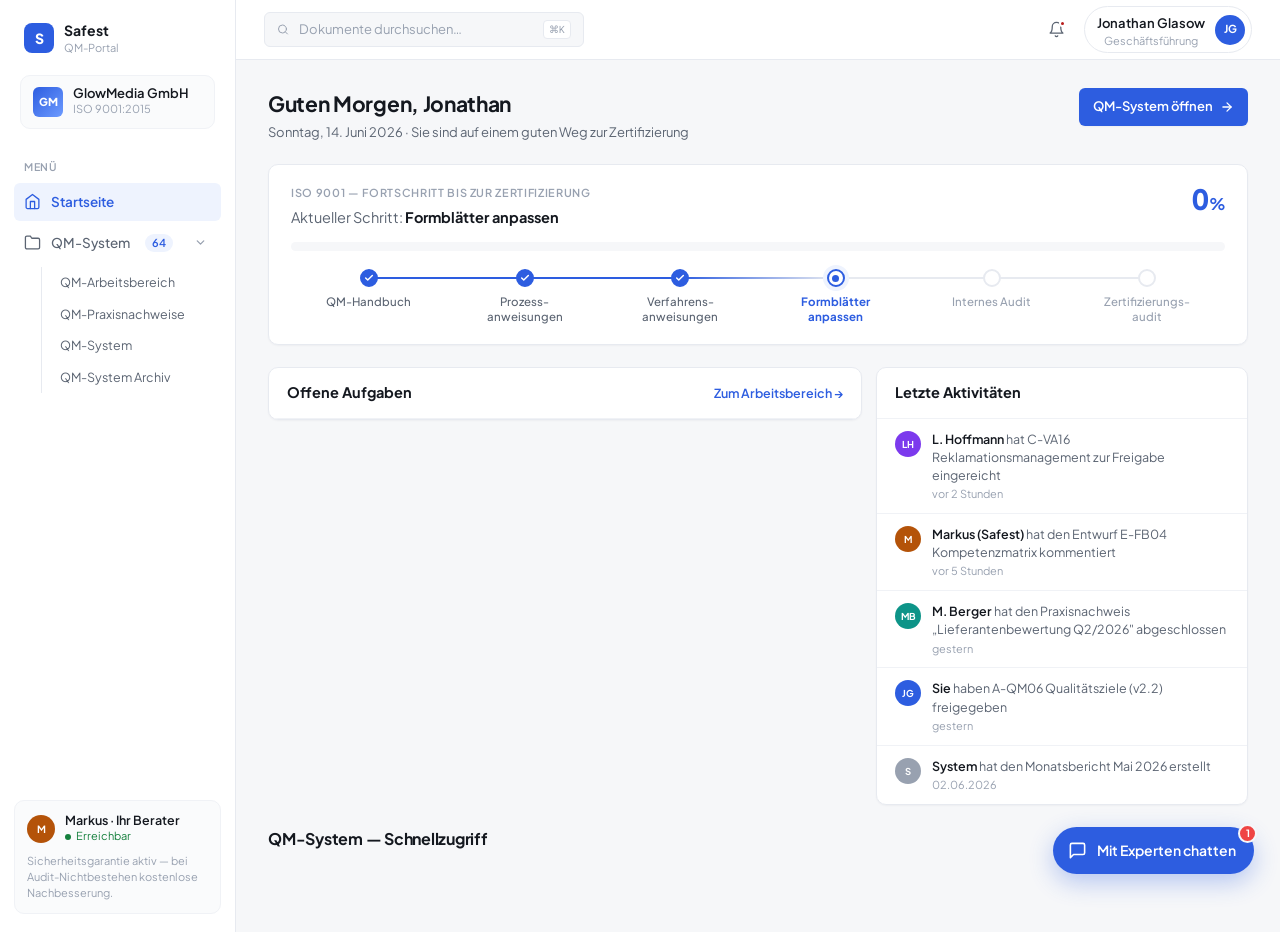
==== index.html @ 7d432a15 "Startseite: Fortschrittsbalken, einklappbares Menue, Experten-Chat - Linkes Untermenue (QM-System) p" ====
<!DOCTYPE html>
<html lang="de">
<head>
  <meta charset="UTF-8" />
  <meta name="viewport" content="width=device-width, initial-scale=1.0" />
  <title>Startseite — QM-Portal · GlowMedia GmbH</title>

  <link rel="preconnect" href="https://fonts.googleapis.com">
  <link rel="preconnect" href="https://fonts.gstatic.com" crossorigin>
  <link href="https://fonts.googleapis.com/css2?family=Plus+Jakarta+Sans:wght@400;500;600;700;800&family=Geist+Mono:wght@400;500&display=swap" rel="stylesheet">

  <link rel="stylesheet" href="styles.css" />
</head>
<body>

<div class="app">

  <!-- ════════ SIDEBAR ════════ -->
  <aside class="sidebar">
    <div class="brand">
      <div class="brand-mark">S</div>
      <div class="brand-text">
        <strong>Safest</strong>
        <span>QM-Portal</span>
      </div>
    </div>

    <div class="customer-block">
      <div class="customer-logo">GM</div>
      <div>
        <div class="customer-block-name">GlowMedia GmbH</div>
        <div class="customer-block-meta">ISO 9001:2015</div>
      </div>
    </div>

    <div class="nav-label">Menü</div>

    <a href="index.html" class="nav-item active">
      <svg viewBox="0 0 24 24" fill="none" stroke="currentColor" stroke-width="1.8" stroke-linecap="round" stroke-linejoin="round"><path d="m3 9 9-7 9 7v11a2 2 0 0 1-2 2H5a2 2 0 0 1-2-2z"/><polyline points="9 22 9 12 15 12 15 22"/></svg>
      Startseite
    </a>

    <div class="nav-group">
      <a href="qm-system.html" class="nav-item">
        <svg viewBox="0 0 24 24" fill="none" stroke="currentColor" stroke-width="1.8" stroke-linecap="round" stroke-linejoin="round"><path d="M22 19a2 2 0 0 1-2 2H4a2 2 0 0 1-2-2V5a2 2 0 0 1 2-2h5l2 3h9a2 2 0 0 1 2 2z"/></svg>
        QM-System
        <span class="nav-badge">64</span>
        <button class="nav-caret" id="nav-caret" aria-label="Untermenü ein-/ausklappen">
          <svg viewBox="0 0 24 24" fill="none" stroke="currentColor" stroke-width="2.4" stroke-linecap="round" stroke-linejoin="round"><polyline points="6 9 12 15 18 9"/></svg>
        </button>
      </a>

      <nav class="nav-sub" id="side-sub">
        <a href="qm-system.html#arbeitsbereich">QM-Arbeitsbereich</a>
        <a href="qm-system.html#praxisnachweise">QM-Praxisnachweise</a>
        <a href="qm-system.html#system">QM-System</a>
        <a href="qm-system.html#archiv">QM-System Archiv</a>
      </nav>
    </div>

    <div class="sidebar-bottom">
      <div class="sidebar-bottom-row">
        <div class="avatar" style="background:#B45309;">M</div>
        <div>
          <strong>Markus · Ihr Berater</strong>
          <span class="status-online">Erreichbar</span>
        </div>
      </div>
      <p>Sicherheitsgarantie aktiv — bei Audit-Nichtbestehen kostenlose Nachbesserung.</p>
    </div>
  </aside>

  <!-- ════════ TOPBAR ════════ -->
  <header class="topbar">
    <div class="topbar-search">
      <svg width="15" height="15" viewBox="0 0 24 24" fill="none" stroke="currentColor" stroke-width="2" stroke-linecap="round" stroke-linejoin="round"><circle cx="11" cy="11" r="8"/><line x1="21" y1="21" x2="16.65" y2="16.65"/></svg>
      <input type="text" placeholder="Dokumente durchsuchen…" />
      <kbd>⌘K</kbd>
    </div>
    <div class="topbar-spacer"></div>
    <div class="topbar-right">
      <button class="icon-btn" aria-label="Benachrichtigungen">
        <svg width="17" height="17" viewBox="0 0 24 24" fill="none" stroke="currentColor" stroke-width="1.8" stroke-linecap="round" stroke-linejoin="round"><path d="M6 8a6 6 0 0 1 12 0c0 7 3 9 3 9H3s3-2 3-9"/><path d="M10.3 21a1.94 1.94 0 0 0 3.4 0"/></svg>
        <span class="dot"></span>
      </button>
      <button class="user-chip">
        <div>
          <span class="user-chip-name">Jonathan Glasow</span>
          <span class="user-chip-role">Geschäftsführung</span>
        </div>
        <div class="avatar" style="background:#2D5DE0;">JG</div>
      </button>
    </div>
  </header>

  <!-- ════════ MAIN ════════ -->
  <main class="main">

    <div class="page-head fade">
      <div>
        <h1>Guten Morgen, Jonathan</h1>
        <div class="sub">Sonntag, 14. Juni 2026 · Sie sind auf einem guten Weg zur Zertifizierung</div>
      </div>
      <a href="qm-system.html" class="btn btn-primary">
        QM-System öffnen
        <svg width="14" height="14" viewBox="0 0 24 24" fill="none" stroke="currentColor" stroke-width="2.2" stroke-linecap="round" stroke-linejoin="round"><line x1="5" y1="12" x2="19" y2="12"/><polyline points="12 5 19 12 12 19"/></svg>
      </a>
    </div>

    <!-- PROGRESS CARD -->
    <section class="progress-card fade d1">
      <div class="progress-card-head">
        <div>
          <div class="progress-eyebrow">ISO 9001 — Fortschritt bis zur Zertifizierung</div>
          <div class="progress-step">Aktueller Schritt: <strong>Formblätter anpassen</strong></div>
        </div>
        <div class="progress-pct"><span id="pct-num">0</span><small>%</small></div>
      </div>

      <div class="progress-track">
        <div class="progress-fill" id="progress-fill" data-target="68"></div>
      </div>

      <div class="stepper">
        <div class="step done">
          <span class="step-dot"><svg viewBox="0 0 24 24" fill="none" stroke="currentColor" stroke-width="3.5" stroke-linecap="round" stroke-linejoin="round"><polyline points="20 6 9 17 4 12"/></svg></span>
          <span class="step-label">QM-Handbuch</span>
        </div>
        <div class="step done">
          <span class="step-dot"><svg viewBox="0 0 24 24" fill="none" stroke="currentColor" stroke-width="3.5" stroke-linecap="round" stroke-linejoin="round"><polyline points="20 6 9 17 4 12"/></svg></span>
          <span class="step-label">Prozess­anweisungen</span>
        </div>
        <div class="step done">
          <span class="step-dot"><svg viewBox="0 0 24 24" fill="none" stroke="currentColor" stroke-width="3.5" stroke-linecap="round" stroke-linejoin="round"><polyline points="20 6 9 17 4 12"/></svg></span>
          <span class="step-label">Verfahrens­anweisungen</span>
        </div>
        <div class="step current">
          <span class="step-dot"></span>
          <span class="step-label">Formblätter anpassen</span>
        </div>
        <div class="step">
          <span class="step-dot"></span>
          <span class="step-label">Internes Audit</span>
        </div>
        <div class="step">
          <span class="step-dot"></span>
          <span class="step-label">Zertifizierungs­audit</span>
        </div>
      </div>
    </section>

    <!-- TWO COLUMNS: Aufgaben + Aktivitäten -->
    <section class="dash-cols">

      <div class="panel fade d2">
        <div class="panel-head">
          <h2>Offene Aufgaben</h2>
          <a href="qm-system.html#arbeitsbereich">Zum Arbeitsbereich →</a>
        </div>
        <div id="dash-tasks"><!-- JS --></div>
      </div>

      <div class="panel fade d3">
        <div class="panel-head">
          <h2>Letzte Aktivitäten</h2>
        </div>
        <div>
          <div class="feed-item">
            <div class="avatar" style="background:#7C3AED;">LH</div>
            <div class="feed-text">
              <strong>L. Hoffmann</strong> hat C-VA16 Reklamationsmanagement zur Freigabe eingereicht
              <span class="feed-time">vor 2 Stunden</span>
            </div>
          </div>
          <div class="feed-item">
            <div class="avatar" style="background:#B45309;">M</div>
            <div class="feed-text">
              <strong>Markus (Safest)</strong> hat den Entwurf E-FB04 Kompetenzmatrix kommentiert
              <span class="feed-time">vor 5 Stunden</span>
            </div>
          </div>
          <div class="feed-item">
            <div class="avatar" style="background:#0D9488;">MB</div>
            <div class="feed-text">
              <strong>M. Berger</strong> hat den Praxisnachweis „Lieferantenbewertung Q2/2026" abgeschlossen
              <span class="feed-time">gestern</span>
            </div>
          </div>
          <div class="feed-item">
            <div class="avatar" style="background:#2D5DE0;">JG</div>
            <div class="feed-text">
              <strong>Sie</strong> haben A-QM06 Qualitätsziele (v2.2) freigegeben
              <span class="feed-time">gestern</span>
            </div>
          </div>
          <div class="feed-item">
            <div class="avatar" style="background:#98A1B0;">S</div>
            <div class="feed-text">
              <strong>System</strong> hat den Monatsbericht Mai 2026 erstellt
              <span class="feed-time">02.06.2026</span>
            </div>
          </div>
        </div>
      </div>

    </section>

    <!-- FOLDER QUICK ACCESS -->
    <div class="page-head fade d3" style="margin-bottom:14px;">
      <div>
        <h1 style="font-size:16px;">QM-System — Schnellzugriff</h1>
      </div>
    </div>
    <section class="folder-grid mini fade d4" id="dash-folders"><!-- JS --></section>

  </main>
</div>

<!-- ════════ CHAT-WIDGET ════════ -->
<button class="chat-fab" id="chat-fab">
  <svg viewBox="0 0 24 24" fill="none" stroke="currentColor" stroke-width="2" stroke-linecap="round" stroke-linejoin="round"><path d="M21 15a2 2 0 0 1-2 2H7l-4 4V5a2 2 0 0 1 2-2h14a2 2 0 0 1 2 2z"/></svg>
  <span class="chat-fab-label">Mit Experten chatten</span>
  <span class="fab-badge">1</span>
</button>

<div class="chat-panel" id="chat-panel">
  <header class="chat-head">
    <div class="avatar" style="background:#B45309;">M</div>
    <div class="chat-head-meta">
      <strong>Markus Brandt</strong>
      <span>Ihr QM-Experte · Erreichbar</span>
    </div>
    <button class="chat-close" id="chat-close" aria-label="Chat schließen">
      <svg width="18" height="18" viewBox="0 0 24 24" fill="none" stroke="currentColor" stroke-width="2.2" stroke-linecap="round" stroke-linejoin="round"><line x1="18" y1="6" x2="6" y2="18"/><line x1="6" y1="6" x2="18" y2="18"/></svg>
    </button>
  </header>

  <div class="chat-body" id="chat-body">
    <div class="chat-day">Heute</div>
  </div>

  <div class="chat-suggestions" id="chat-suggestions">
    <button class="chat-chip">Was ist der nächste Schritt?</button>
    <button class="chat-chip">Wie passe ich ein Formblatt an?</button>
    <button class="chat-chip">Wann ist mein Audit?</button>
  </div>

  <form class="chat-input-bar" id="chat-form">
    <input type="text" id="chat-input" placeholder="Nachricht an Markus schreiben…" autocomplete="off" />
    <button type="submit" class="chat-send" aria-label="Senden">
      <svg viewBox="0 0 24 24" fill="none" stroke="currentColor" stroke-width="2" stroke-linecap="round" stroke-linejoin="round"><line x1="22" y1="2" x2="11" y2="13"/><polygon points="22 2 15 22 11 13 2 9 22 2"/></svg>
    </button>
  </form>
</div>

<script src="data.js"></script>
<script src="app.js"></script>
</body>
</html>
---- styles.css ----
/* ============================================
   SAFEST QM-PORTAL — STYLES
   Clean business SaaS · light · table-focused
   ============================================ */

:root {
  /* Surfaces */
  --bg: #F6F7F9;
  --surface: #FFFFFF;
  --surface-2: #FAFBFC;

  /* Brand */
  --primary: #2D5DE0;
  --primary-hover: #2450C4;
  --primary-soft: #EEF3FE;
  --primary-border: #C9D8F8;

  /* Text */
  --text: #14181F;
  --text-soft: #5B6472;
  --text-faint: #98A1B0;

  /* Lines */
  --border: #E7EAF0;
  --border-soft: #F0F2F6;

  /* Status */
  --green: #15803D;       --green-bg: #E7F6ED;
  --amber: #B45309;       --amber-bg: #FCF1DF;
  --gray-s: #5B6472;      --gray-bg: #F1F3F6;
  --red: #B91C1C;         --red-bg: #FBE9E9;
  --violet: #6D28D9;      --violet-bg: #F1EBFD;
  --teal: #0D9488;        --teal-bg: #E4F5F3;
  --orange: #C2570B;      --orange-bg: #FDEFE2;

  /* Radii & shadow */
  --r-sm: 6px;
  --r: 10px;
  --r-lg: 14px;
  --shadow-xs: 0 1px 2px rgba(16, 24, 40, 0.04);
  --shadow: 0 1px 3px rgba(16, 24, 40, 0.06), 0 1px 2px rgba(16, 24, 40, 0.04);
  --shadow-lg: 0 6px 16px rgba(16, 24, 40, 0.08);

  /* Type */
  --font: 'Plus Jakarta Sans', -apple-system, BlinkMacSystemFont, 'Segoe UI', sans-serif;
  --mono: 'Geist Mono', 'SF Mono', Menlo, monospace;
}

/* ── Reset ───────────────────────────────── */
*, *::before, *::after { box-sizing: border-box; margin: 0; padding: 0; }
html { -webkit-text-size-adjust: 100%; }
body {
  font-family: var(--font);
  font-size: 14px;
  line-height: 1.5;
  color: var(--text);
  background: var(--bg);
  -webkit-font-smoothing: antialiased;
  min-height: 100vh;
}
a { color: inherit; text-decoration: none; }
button { font: inherit; cursor: pointer; border: none; background: none; color: inherit; }
ul, ol { list-style: none; }
input, select { font: inherit; }

/* ============================================
   APP SHELL
   ============================================ */
.app {
  display: grid;
  grid-template-columns: 236px 1fr;
  grid-template-rows: 60px 1fr;
  grid-template-areas: "sidebar topbar" "sidebar main";
  min-height: 100vh;
}

/* ── Topbar ──────────────────────────────── */
.topbar {
  grid-area: topbar;
  background: var(--surface);
  border-bottom: 1px solid var(--border);
  display: flex;
  align-items: center;
  gap: 16px;
  padding: 0 28px;
  position: sticky;
  top: 0;
  z-index: 40;
}

.topbar-search {
  display: flex;
  align-items: center;
  gap: 10px;
  background: var(--bg);
  border: 1px solid var(--border);
  border-radius: var(--r-sm);
  padding: 7px 12px;
  width: 320px;
  color: var(--text-faint);
  transition: border-color 0.15s ease, box-shadow 0.15s ease;
}
.topbar-search:focus-within {
  border-color: var(--primary);
  box-shadow: 0 0 0 3px var(--primary-soft);
}
.topbar-search input {
  border: none;
  background: none;
  outline: none;
  width: 100%;
  font-size: 13px;
  color: var(--text);
}
.topbar-search input::placeholder { color: var(--text-faint); }
.topbar-search kbd {
  font-family: var(--mono);
  font-size: 10px;
  color: var(--text-faint);
  background: var(--surface);
  border: 1px solid var(--border);
  border-radius: 4px;
  padding: 1px 5px;
  white-space: nowrap;
}

.topbar-spacer { flex: 1; }

.topbar-right {
  display: flex;
  align-items: center;
  gap: 10px;
}

.icon-btn {
  width: 36px; height: 36px;
  display: grid; place-items: center;
  border-radius: var(--r-sm);
  color: var(--text-soft);
  position: relative;
  transition: background 0.15s ease;
}
.icon-btn:hover { background: var(--bg); }
.icon-btn .dot {
  position: absolute; top: 8px; right: 8px;
  width: 7px; height: 7px;
  background: var(--red);
  border: 2px solid var(--surface);
  border-radius: 50%;
}

.user-chip {
  display: flex;
  align-items: center;
  gap: 10px;
  padding: 5px 6px 5px 12px;
  border: 1px solid var(--border);
  border-radius: 999px;
  transition: border-color 0.15s ease;
}
.user-chip:hover { border-color: #D5DAE3; }
.user-chip-name { font-size: 13px; font-weight: 600; }
.user-chip-role { font-size: 11px; color: var(--text-faint); display: block; line-height: 1.2; }

.avatar {
  width: 30px; height: 30px;
  border-radius: 50%;
  display: grid; place-items: center;
  font-size: 11px;
  font-weight: 700;
  color: #fff;
  flex-shrink: 0;
}

/* ── Sidebar ─────────────────────────────── */
.sidebar {
  grid-area: sidebar;
  background: var(--surface);
  border-right: 1px solid var(--border);
  display: flex;
  flex-direction: column;
  padding: 18px 14px;
  gap: 2px;
}

.brand {
  display: flex;
  align-items: center;
  gap: 10px;
  padding: 4px 10px 18px;
}
.brand-mark {
  width: 30px; height: 30px;
  background: var(--primary);
  color: #fff;
  border-radius: 8px;
  display: grid; place-items: center;
  font-weight: 800;
  font-size: 14px;
}
.brand-text { line-height: 1.15; }
.brand-text strong { font-size: 14px; font-weight: 700; display: block; }
.brand-text span { font-size: 11px; color: var(--text-faint); }

.customer-block {
  margin: 0 6px 16px;
  padding: 10px 12px;
  background: var(--surface-2);
  border: 1px solid var(--border-soft);
  border-radius: var(--r);
  display: flex;
  align-items: center;
  gap: 10px;
}
.customer-logo {
  width: 30px; height: 30px;
  border-radius: var(--r-sm);
  background: linear-gradient(135deg, #2D5DE0, #6D9BFF);
  color: #fff;
  display: grid; place-items: center;
  font-size: 11px;
  font-weight: 800;
}
.customer-block-name { font-size: 13px; font-weight: 600; line-height: 1.2; }
.customer-block-meta { font-size: 11px; color: var(--text-faint); }

.nav-label {
  font-size: 10.5px;
  font-weight: 600;
  text-transform: uppercase;
  letter-spacing: 0.07em;
  color: var(--text-faint);
  padding: 12px 10px 6px;
}

.nav-item {
  display: flex;
  align-items: center;
  gap: 10px;
  padding: 9px 10px;
  border-radius: var(--r-sm);
  font-size: 13.5px;
  font-weight: 500;
  color: var(--text-soft);
  transition: all 0.12s ease;
}
.nav-item:hover { background: var(--bg); color: var(--text); }
.nav-item.active {
  background: var(--primary-soft);
  color: var(--primary);
  font-weight: 600;
}
.nav-item svg { width: 17px; height: 17px; flex-shrink: 0; }
.nav-badge {
  margin-left: auto;
  font-size: 11px;
  font-weight: 600;
  background: var(--primary-soft);
  color: var(--primary);
  border-radius: 999px;
  padding: 1px 7px;
}
.nav-item.active .nav-badge { background: #fff; }

/* Collapsible nav group (QM-System + Untermenü) */
.nav-group { display: flex; flex-direction: column; }
.nav-caret {
  width: 22px; height: 22px;
  display: grid; place-items: center;
  border-radius: 5px;
  color: var(--text-faint);
  margin-left: 6px;
  flex-shrink: 0;
  transition: transform 0.2s ease, background 0.12s ease, color 0.12s ease;
}
.nav-caret:hover { background: rgba(20,24,31,0.06); color: var(--text-soft); }
.nav-caret svg { width: 13px; height: 13px; }
.nav-caret.collapsed { transform: rotate(-90deg); }

/* Sub-nav (Reiter als Sidebar-Unterpunkte sichtbar) */
.nav-sub {
  margin-left: 27px;
  border-left: 1px solid var(--border);
  padding-left: 10px;
  display: flex;
  flex-direction: column;
  gap: 1px;
  margin: 4px 0 4px 27px;
  overflow: hidden;
  max-height: 220px;
  opacity: 1;
  transition: max-height 0.24s ease, opacity 0.18s ease, margin 0.24s ease;
}
.nav-sub.collapsed {
  max-height: 0;
  opacity: 0;
  margin-top: 0;
  margin-bottom: 0;
  pointer-events: none;
}
.nav-sub a {
  font-size: 12.5px;
  color: var(--text-soft);
  padding: 6px 8px;
  border-radius: var(--r-sm);
  transition: all 0.12s ease;
}
.nav-sub a:hover { background: var(--bg); color: var(--text); }
.nav-sub a.active { color: var(--primary); font-weight: 600; background: var(--primary-soft); }

.sidebar-bottom {
  margin-top: auto;
  padding: 12px;
  background: var(--surface-2);
  border: 1px solid var(--border-soft);
  border-radius: var(--r);
}
.sidebar-bottom-row {
  display: flex;
  align-items: center;
  gap: 10px;
  margin-bottom: 8px;
}
.sidebar-bottom-row .avatar { width: 28px; height: 28px; font-size: 10px; }
.sidebar-bottom strong { font-size: 12.5px; font-weight: 600; display: block; line-height: 1.2; }
.sidebar-bottom .status-online {
  font-size: 11px;
  color: var(--green);
  display: flex; align-items: center; gap: 5px;
}
.sidebar-bottom .status-online::before {
  content: ''; width: 6px; height: 6px; border-radius: 50%; background: var(--green);
}
.sidebar-bottom p {
  font-size: 11px;
  color: var(--text-faint);
  line-height: 1.45;
}

/* ── Main ────────────────────────────────── */
.main {
  grid-area: main;
  padding: 28px 32px 64px;
  max-width: 1280px;
  width: 100%;
}

/* ============================================
   PAGE HEADER
   ============================================ */
.page-head {
  display: flex;
  align-items: flex-start;
  justify-content: space-between;
  gap: 20px;
  margin-bottom: 22px;
}
.page-head h1 {
  font-size: 21px;
  font-weight: 700;
  letter-spacing: -0.015em;
  margin-bottom: 3px;
}
.page-head .sub {
  font-size: 13px;
  color: var(--text-soft);
}

/* ============================================
   BUTTONS
   ============================================ */
.btn {
  display: inline-flex;
  align-items: center;
  gap: 7px;
  padding: 9px 14px;
  border-radius: var(--r-sm);
  font-size: 13px;
  font-weight: 600;
  white-space: nowrap;
  transition: all 0.13s ease;
}
.btn-primary { background: var(--primary); color: #fff; box-shadow: var(--shadow-xs); }
.btn-primary:hover { background: var(--primary-hover); }
.btn-ghost {
  background: var(--surface);
  border: 1px solid var(--border);
  color: var(--text-soft);
}
.btn-ghost:hover { border-color: #D5DAE3; color: var(--text); }
.btn-sm { padding: 6px 11px; font-size: 12.5px; }

/* ============================================
   KPI CARDS
   ============================================ */
.kpi-grid {
  display: grid;
  grid-template-columns: repeat(4, 1fr);
  gap: 14px;
  margin-bottom: 22px;
}
.kpi {
  background: var(--surface);
  border: 1px solid var(--border);
  border-radius: var(--r);
  padding: 16px 18px;
  display: flex;
  gap: 14px;
  align-items: flex-start;
  box-shadow: var(--shadow-xs);
}
.kpi-tile {
  width: 40px; height: 40px;
  border-radius: var(--r-sm);
  display: grid; place-items: center;
  flex-shrink: 0;
}
.kpi-tile svg { width: 19px; height: 19px; }
.kpi-tile.blue   { background: var(--primary-soft); color: var(--primary); }
.kpi-tile.green  { background: var(--green-bg); color: var(--green); }
.kpi-tile.amber  { background: var(--amber-bg); color: var(--amber); }
.kpi-tile.violet { background: var(--violet-bg); color: var(--violet); }
.kpi-tile.teal   { background: var(--teal-bg); color: var(--teal); }
.kpi-tile.orange { background: var(--orange-bg); color: var(--orange); }

.kpi-label {
  font-size: 12px;
  font-weight: 500;
  color: var(--text-soft);
  margin-bottom: 2px;
}
.kpi-value {
  font-size: 22px;
  font-weight: 700;
  letter-spacing: -0.02em;
  line-height: 1.15;
  font-variant-numeric: tabular-nums;
}
.kpi-value small { font-size: 13px; font-weight: 600; color: var(--text-faint); margin-left: 2px; }
.kpi-meta {
  font-size: 11.5px;
  color: var(--text-faint);
  margin-top: 2px;
  display: flex; align-items: center; gap: 5px;
}
.kpi-meta.good { color: var(--green); }
.kpi-meta.warn { color: var(--amber); }

/* ============================================
   CARDS / PANELS
   ============================================ */
.panel {
  background: var(--surface);
  border: 1px solid var(--border);
  border-radius: var(--r);
  box-shadow: var(--shadow-xs);
  overflow: hidden;
}
.panel-head {
  display: flex;
  align-items: center;
  justify-content: space-between;
  padding: 14px 18px;
  border-bottom: 1px solid var(--border-soft);
}
.panel-head h2 { font-size: 14.5px; font-weight: 700; }
.panel-head a { font-size: 12.5px; font-weight: 600; color: var(--primary); }
.panel-head a:hover { text-decoration: underline; }

.dash-cols {
  display: grid;
  grid-template-columns: 1.6fr 1fr;
  gap: 14px;
  margin-bottom: 22px;
  align-items: start;
}

/* Task rows (dashboard) */
.task-row {
  display: grid;
  grid-template-columns: 1fr auto auto;
  gap: 14px;
  align-items: center;
  padding: 12px 18px;
  border-bottom: 1px solid var(--border-soft);
  transition: background 0.12s ease;
}
.task-row:last-child { border-bottom: none; }
.task-row:hover { background: var(--surface-2); }
.task-doc {
  display: flex;
  align-items: center;
  gap: 11px;
  min-width: 0;
}
.task-doc-text { min-width: 0; }
.task-doc-title {
  font-size: 13.5px;
  font-weight: 600;
  white-space: nowrap; overflow: hidden; text-overflow: ellipsis;
}
.task-doc-sub { font-size: 12px; color: var(--text-faint); }
.task-due {
  font-family: var(--mono);
  font-size: 11.5px;
  color: var(--text-soft);
  white-space: nowrap;
}

.doc-ico {
  width: 32px; height: 32px;
  border-radius: var(--r-sm);
  display: grid; place-items: center;
  flex-shrink: 0;
  background: var(--gray-bg);
  color: var(--text-soft);
}
.doc-ico svg { width: 15px; height: 15px; }

/* Mini avatar with name */
.owner {
  display: inline-flex;
  align-items: center;
  gap: 7px;
  font-size: 12.5px;
  color: var(--text-soft);
  white-space: nowrap;
}
.owner .avatar { width: 22px; height: 22px; font-size: 9px; }

/* Activity feed */
.feed-item {
  display: flex;
  gap: 11px;
  padding: 11px 18px;
  border-bottom: 1px solid var(--border-soft);
  align-items: flex-start;
}
.feed-item:last-child { border-bottom: none; }
.feed-item .avatar { width: 26px; height: 26px; font-size: 9.5px; margin-top: 1px; }
.feed-text { font-size: 12.5px; color: var(--text-soft); line-height: 1.45; }
.feed-text strong { color: var(--text); font-weight: 600; }
.feed-time {
  font-size: 11px;
  color: var(--text-faint);
  margin-top: 2px;
  display: block;
}

/* ============================================
   STATUS PILLS
   ============================================ */
.pill {
  display: inline-flex;
  align-items: center;
  gap: 6px;
  padding: 3px 9px;
  border-radius: 999px;
  font-size: 11.5px;
  font-weight: 600;
  white-space: nowrap;
}
.pill::before { content: ''; width: 5px; height: 5px; border-radius: 50%; background: currentColor; }
.pill.ok     { background: var(--green-bg); color: var(--green); }
.pill.review { background: var(--amber-bg); color: var(--amber); }
.pill.draft  { background: var(--gray-bg);  color: var(--gray-s); }
.pill.wait   { background: var(--amber-bg); color: var(--amber); }
.pill.open   { background: var(--primary-soft); color: var(--primary); }
.pill.done   { background: var(--green-bg); color: var(--green); }
.pill.arch   { background: var(--gray-bg);  color: var(--text-faint); }

/* ============================================
   TABS
   ============================================ */
.tabs {
  display: flex;
  gap: 2px;
  border-bottom: 1px solid var(--border);
  margin-bottom: 20px;
}
.tab {
  padding: 10px 16px;
  font-size: 13.5px;
  font-weight: 600;
  color: var(--text-soft);
  border-bottom: 2px solid transparent;
  margin-bottom: -1px;
  display: flex;
  align-items: center;
  gap: 7px;
  transition: color 0.13s ease;
}
.tab:hover { color: var(--text); }
.tab.active { color: var(--primary); border-bottom-color: var(--primary); }
.tab .count {
  font-size: 11px;
  font-weight: 600;
  background: var(--gray-bg);
  color: var(--text-soft);
  border-radius: 999px;
  padding: 1px 7px;
}
.tab.active .count { background: var(--primary-soft); color: var(--primary); }

/* ============================================
   FOLDER CARDS
   ============================================ */
.folder-grid {
  display: grid;
  grid-template-columns: repeat(2, 1fr);
  gap: 14px;
}
.folder-card {
  background: var(--surface);
  border: 1px solid var(--border);
  border-radius: var(--r);
  padding: 18px;
  display: flex;
  gap: 14px;
  align-items: flex-start;
  cursor: pointer;
  transition: all 0.15s ease;
  box-shadow: var(--shadow-xs);
}
.folder-card:hover {
  border-color: var(--primary-border);
  box-shadow: var(--shadow);
  transform: translateY(-1px);
}
.folder-tile {
  width: 42px; height: 42px;
  border-radius: var(--r-sm);
  display: grid; place-items: center;
  flex-shrink: 0;
}
.folder-tile svg { width: 20px; height: 20px; }
.folder-tile.blue   { background: var(--primary-soft); color: var(--primary); }
.folder-tile.violet { background: var(--violet-bg); color: var(--violet); }
.folder-tile.teal   { background: var(--teal-bg); color: var(--teal); }
.folder-tile.orange { background: var(--orange-bg); color: var(--orange); }

.folder-info { flex: 1; min-width: 0; }
.folder-name { font-size: 14px; font-weight: 700; margin-bottom: 2px; }
.folder-desc { font-size: 12.5px; color: var(--text-soft); margin-bottom: 8px; }
.folder-meta {
  display: flex;
  align-items: center;
  gap: 12px;
  font-size: 12px;
  color: var(--text-faint);
}
.folder-meta strong { color: var(--text-soft); font-weight: 600; }
.folder-arrow { color: var(--text-faint); align-self: center; transition: transform 0.15s ease, color 0.15s ease; }
.folder-card:hover .folder-arrow { transform: translateX(2px); color: var(--primary); }

/* Mini folder cards (dashboard quick access) */
.folder-grid.mini { grid-template-columns: repeat(4, 1fr); }
.folder-grid.mini .folder-card { padding: 14px; flex-direction: column; gap: 10px; }
.folder-grid.mini .folder-desc { display: none; }
.folder-grid.mini .folder-arrow { display: none; }
.folder-grid.mini .folder-name { font-size: 13px; }

/* ============================================
   TOOLBAR (search + filter above tables)
   ============================================ */
.toolbar {
  display: flex;
  align-items: center;
  gap: 10px;
  padding: 14px 18px;
  border-bottom: 1px solid var(--border-soft);
}
.toolbar .spacer { flex: 1; }

.search-field {
  display: flex;
  align-items: center;
  gap: 8px;
  background: var(--bg);
  border: 1px solid var(--border);
  border-radius: var(--r-sm);
  padding: 7px 11px;
  width: 260px;
  color: var(--text-faint);
  transition: border-color 0.15s ease, box-shadow 0.15s ease;
}
.search-field:focus-within {
  border-color: var(--primary);
  box-shadow: 0 0 0 3px var(--primary-soft);
}
.search-field input {
  border: none; background: none; outline: none;
  width: 100%;
  font-size: 13px;
  color: var(--text);
}
.search-field input::placeholder { color: var(--text-faint); }

.select-field {
  position: relative;
}
.select-field select {
  appearance: none;
  background: var(--surface);
  border: 1px solid var(--border);
  border-radius: var(--r-sm);
  padding: 7px 30px 7px 11px;
  font-size: 13px;
  font-weight: 500;
  color: var(--text-soft);
  cursor: pointer;
  outline: none;
}
.select-field select:focus { border-color: var(--primary); }
.select-field::after {
  content: '';
  position: absolute;
  right: 11px; top: 50%;
  transform: translateY(-65%) rotate(45deg);
  width: 6px; height: 6px;
  border-right: 1.5px solid var(--text-faint);
  border-bottom: 1.5px solid var(--text-faint);
  pointer-events: none;
}

/* ============================================
   BREADCRUMB
   ============================================ */
.crumbs {
  display: flex;
  align-items: center;
  gap: 8px;
  font-size: 13px;
  color: var(--text-faint);
  margin-bottom: 14px;
}
.crumbs a { color: var(--text-soft); font-weight: 500; }
.crumbs a:hover { color: var(--primary); }
.crumbs .sep { color: var(--text-faint); }
.crumbs strong { color: var(--text); font-weight: 600; }

/* ============================================
   TABLE
   ============================================ */
.table-wrap { overflow-x: auto; }
table {
  width: 100%;
  border-collapse: collapse;
  font-size: 13.5px;
}
thead th {
  text-align: left;
  font-size: 11px;
  font-weight: 600;
  text-transform: uppercase;
  letter-spacing: 0.05em;
  color: var(--text-faint);
  padding: 10px 18px;
  border-bottom: 1px solid var(--border-soft);
  background: var(--surface-2);
  white-space: nowrap;
}
tbody td {
  padding: 11px 18px;
  border-bottom: 1px solid var(--border-soft);
  vertical-align: middle;
}
tbody tr { transition: background 0.1s ease; }
tbody tr:hover { background: var(--surface-2); }
tbody tr:last-child td { border-bottom: none; }

.cell-doc {
  display: flex;
  align-items: center;
  gap: 11px;
  min-width: 0;
}
.cell-doc-title { font-weight: 600; white-space: nowrap; overflow: hidden; text-overflow: ellipsis; max-width: 380px; }
.doc-id {
  font-family: var(--mono);
  font-size: 11.5px;
  color: var(--text-faint);
  display: block;
}
td .mono { font-family: var(--mono); font-size: 12px; color: var(--text-soft); }
.cell-actions { text-align: right; }
.cell-actions button {
  width: 28px; height: 28px;
  border-radius: var(--r-sm);
  display: inline-grid; place-items: center;
  color: var(--text-faint);
}
.cell-actions button:hover { background: var(--gray-bg); color: var(--text); }

.table-footer {
  display: flex;
  align-items: center;
  justify-content: space-between;
  padding: 12px 18px;
  font-size: 12.5px;
  color: var(--text-faint);
}

.empty-state {
  padding: 48px 20px;
  text-align: center;
  color: var(--text-faint);
  font-size: 13.5px;
}
.empty-state svg { width: 28px; height: 28px; margin-bottom: 8px; opacity: 0.5; }

/* ============================================
   ANIMATIONS — restrained
   ============================================ */
@keyframes fadeUp {
  from { opacity: 0; transform: translateY(6px); }
  to { opacity: 1; transform: none; }
}
.fade { animation: fadeUp 0.4s cubic-bezier(.2,.7,.3,1) both; }
.d1 { animation-delay: 0.04s; }
.d2 { animation-delay: 0.09s; }
.d3 { animation-delay: 0.14s; }
.d4 { animation-delay: 0.19s; }

/* ============================================
   PROGRESS CARD (Startseite)
   ============================================ */
.progress-card {
  background: var(--surface);
  border: 1px solid var(--border);
  border-radius: var(--r);
  box-shadow: var(--shadow-xs);
  padding: 20px 22px;
  margin-bottom: 22px;
}
.progress-card-head {
  display: flex;
  align-items: flex-start;
  justify-content: space-between;
  gap: 16px;
  margin-bottom: 14px;
}
.progress-eyebrow {
  font-size: 11px;
  font-weight: 600;
  text-transform: uppercase;
  letter-spacing: 0.06em;
  color: var(--text-faint);
  margin-bottom: 5px;
}
.progress-step { font-size: 14.5px; color: var(--text-soft); }
.progress-step strong { color: var(--text); font-weight: 700; }
.progress-pct {
  font-size: 28px;
  font-weight: 800;
  letter-spacing: -0.02em;
  color: var(--primary);
  line-height: 1;
  font-variant-numeric: tabular-nums;
}
.progress-pct small { font-size: 16px; font-weight: 700; }

.progress-track {
  height: 9px;
  background: var(--bg);
  border-radius: 999px;
  overflow: hidden;
  margin-bottom: 18px;
}
.progress-fill {
  height: 100%;
  width: 0;
  border-radius: 999px;
  background: linear-gradient(90deg, var(--primary), #6D9BFF);
  transition: width 1.1s cubic-bezier(.3,.7,.3,1);
}

/* Stepper */
.stepper {
  display: flex;
  gap: 0;
}
.step {
  flex: 1;
  display: flex;
  flex-direction: column;
  align-items: center;
  gap: 8px;
  position: relative;
  text-align: center;
}
.step::before {
  content: '';
  position: absolute;
  top: 8px;
  left: -50%;
  width: 100%;
  height: 2px;
  background: var(--border);
}
.step:first-child::before { display: none; }
.step.done::before { background: var(--primary); }
.step.current::before { background: linear-gradient(90deg, var(--primary), var(--border)); }
.step-dot {
  width: 18px; height: 18px;
  border-radius: 50%;
  background: var(--surface);
  border: 2px solid var(--border);
  display: grid; place-items: center;
  position: relative;
  z-index: 1;
  flex-shrink: 0;
}
.step-dot svg { width: 10px; height: 10px; color: #fff; }
.step.done .step-dot { background: var(--primary); border-color: var(--primary); }
.step.current .step-dot {
  border-color: var(--primary);
  box-shadow: 0 0 0 4px var(--primary-soft);
}
.step.current .step-dot::after {
  content: '';
  width: 7px; height: 7px;
  border-radius: 50%;
  background: var(--primary);
}
.step-label {
  font-size: 11.5px;
  font-weight: 500;
  color: var(--text-faint);
  line-height: 1.25;
  max-width: 96px;
}
.step.done .step-label { color: var(--text-soft); }
.step.current .step-label { color: var(--primary); font-weight: 700; }

/* ============================================
   CHAT WIDGET (Experten-Chat)
   ============================================ */
.chat-fab {
  position: fixed;
  right: 26px;
  bottom: 26px;
  z-index: 80;
  display: flex;
  align-items: center;
  gap: 10px;
  background: var(--primary);
  color: #fff;
  padding: 13px 18px 13px 15px;
  border-radius: 999px;
  font-size: 14px;
  font-weight: 600;
  box-shadow: 0 8px 24px rgba(45, 93, 224, 0.32);
  transition: transform 0.16s ease, box-shadow 0.16s ease, opacity 0.2s ease;
}
.chat-fab:hover { transform: translateY(-2px); box-shadow: 0 12px 30px rgba(45, 93, 224, 0.4); }
.chat-fab svg { width: 19px; height: 19px; }
.chat-fab .fab-badge {
  position: absolute;
  top: -3px; right: -3px;
  min-width: 19px; height: 19px;
  background: #EF4444;
  border: 2px solid var(--bg);
  border-radius: 999px;
  font-size: 10px;
  font-weight: 700;
  display: grid; place-items: center;
  padding: 0 4px;
}
.chat-fab.hidden { opacity: 0; pointer-events: none; transform: scale(0.9); }

.chat-panel {
  position: fixed;
  right: 26px;
  bottom: 26px;
  z-index: 90;
  width: 380px;
  max-width: calc(100vw - 36px);
  height: 560px;
  max-height: calc(100vh - 52px);
  background: var(--surface);
  border: 1px solid var(--border);
  border-radius: 16px;
  box-shadow: 0 20px 50px rgba(16, 24, 40, 0.22);
  display: flex;
  flex-direction: column;
  overflow: hidden;
  opacity: 0;
  transform: translateY(16px) scale(0.98);
  pointer-events: none;
  transition: opacity 0.2s ease, transform 0.2s cubic-bezier(.3,.7,.3,1);
}
.chat-panel.open {
  opacity: 1;
  transform: none;
  pointer-events: auto;
}

.chat-head {
  display: flex;
  align-items: center;
  gap: 12px;
  padding: 15px 16px;
  background: var(--primary);
  color: #fff;
}
.chat-head .avatar { width: 38px; height: 38px; font-size: 13px; box-shadow: 0 0 0 2px rgba(255,255,255,0.25); }
.chat-head-meta { flex: 1; line-height: 1.25; }
.chat-head-meta strong { font-size: 14.5px; font-weight: 700; display: block; }
.chat-head-meta span {
  font-size: 11.5px;
  opacity: 0.9;
  display: flex; align-items: center; gap: 6px;
}
.chat-head-meta span::before {
  content: ''; width: 7px; height: 7px; border-radius: 50%;
  background: #4ADE80; box-shadow: 0 0 0 2px rgba(74,222,128,0.3);
}
.chat-close {
  width: 30px; height: 30px;
  border-radius: 7px;
  display: grid; place-items: center;
  color: #fff;
  opacity: 0.85;
  transition: background 0.12s ease, opacity 0.12s ease;
}
.chat-close:hover { background: rgba(255,255,255,0.18); opacity: 1; }

.chat-body {
  flex: 1;
  overflow-y: auto;
  padding: 18px 16px;
  display: flex;
  flex-direction: column;
  gap: 12px;
  background: var(--surface-2);
}
.chat-day {
  text-align: center;
  font-size: 11px;
  color: var(--text-faint);
  margin: 2px 0;
}
.msg {
  display: flex;
  gap: 9px;
  max-width: 86%;
  align-items: flex-end;
}
.msg .avatar { width: 26px; height: 26px; font-size: 9.5px; flex-shrink: 0; }
.msg-bubble {
  padding: 10px 13px;
  border-radius: 14px;
  font-size: 13.5px;
  line-height: 1.5;
}
.msg-time {
  font-size: 10px;
  color: var(--text-faint);
  margin-top: 4px;
  display: block;
}
.msg.in .msg-bubble {
  background: var(--surface);
  border: 1px solid var(--border);
  border-bottom-left-radius: 4px;
  color: var(--text);
}
.msg.out {
  align-self: flex-end;
  flex-direction: row-reverse;
}
.msg.out .msg-bubble {
  background: var(--primary);
  color: #fff;
  border-bottom-right-radius: 4px;
}
.msg.out .msg-time { text-align: right; }

.typing { display: flex; gap: 4px; padding: 12px 14px; }
.typing span {
  width: 7px; height: 7px;
  border-radius: 50%;
  background: var(--text-faint);
  animation: blink 1.2s infinite both;
}
.typing span:nth-child(2) { animation-delay: 0.2s; }
.typing span:nth-child(3) { animation-delay: 0.4s; }
@keyframes blink {
  0%, 60%, 100% { opacity: 0.25; transform: translateY(0); }
  30% { opacity: 1; transform: translateY(-3px); }
}

.chat-suggestions {
  display: flex;
  flex-wrap: wrap;
  gap: 7px;
  padding: 0 16px 12px;
  background: var(--surface-2);
}
.chat-chip {
  font-size: 12px;
  font-weight: 500;
  color: var(--primary);
  background: var(--primary-soft);
  border: 1px solid var(--primary-border);
  border-radius: 999px;
  padding: 6px 12px;
  transition: background 0.12s ease;
}
.chat-chip:hover { background: #E2EBFD; }

.chat-input-bar {
  display: flex;
  align-items: center;
  gap: 8px;
  padding: 12px 14px;
  border-top: 1px solid var(--border);
  background: var(--surface);
}
.chat-input-bar input {
  flex: 1;
  border: 1px solid var(--border);
  border-radius: 999px;
  padding: 10px 15px;
  font-size: 13.5px;
  outline: none;
  background: var(--bg);
  transition: border-color 0.15s ease, box-shadow 0.15s ease;
}
.chat-input-bar input:focus { border-color: var(--primary); box-shadow: 0 0 0 3px var(--primary-soft); background: var(--surface); }
.chat-send {
  width: 40px; height: 40px;
  border-radius: 50%;
  background: var(--primary);
  color: #fff;
  display: grid; place-items: center;
  flex-shrink: 0;
  transition: background 0.13s ease;
}
.chat-send:hover { background: var(--primary-hover); }
.chat-send svg { width: 17px; height: 17px; }

/* ============================================
   RESPONSIVE
   ============================================ */
@media (max-width: 1080px) {
  .kpi-grid { grid-template-columns: repeat(2, 1fr); }
  .dash-cols { grid-template-columns: 1fr; }
  .folder-grid.mini { grid-template-columns: repeat(2, 1fr); }
}
@media (max-width: 860px) {
  .app { grid-template-columns: 1fr; grid-template-areas: "topbar" "main"; }
  .sidebar { display: none; }
  .folder-grid { grid-template-columns: 1fr; }
  .main { padding: 20px 16px 48px; }
  .topbar-search { display: none; }
  .stepper { overflow-x: auto; }
  .step { min-width: 92px; }
  .chat-panel { right: 0; bottom: 0; width: 100vw; height: 100vh; max-height: 100vh; border-radius: 0; }
  .chat-fab { right: 16px; bottom: 16px; }
  .chat-fab .chat-fab-label { display: none; }
}
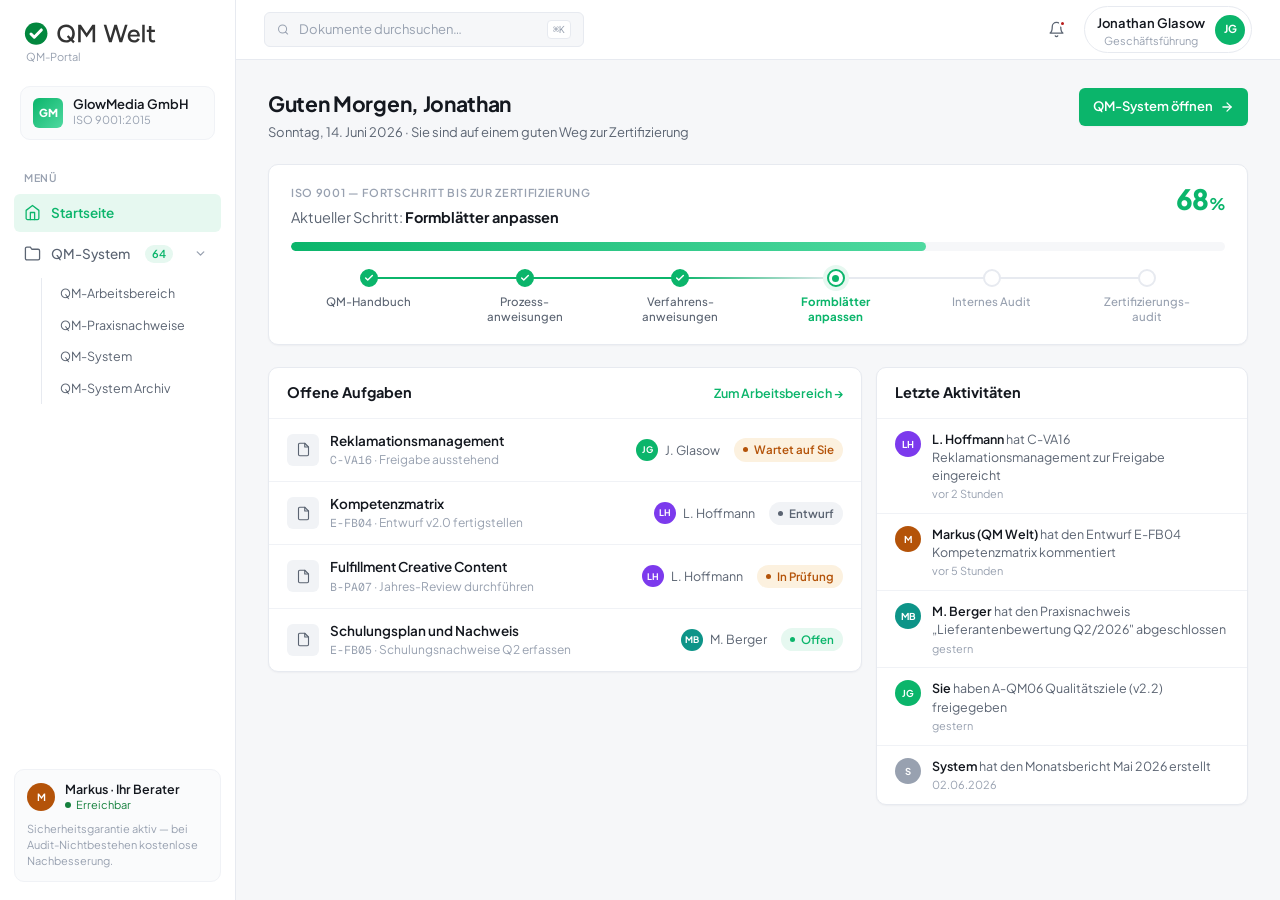
==== commit f11acb75: "Rebrand zu QM Welt: Logo, grünes Theme (#0BB56B), Experten-Chat & Schnellzugriff entfernt - Sidebar-" ====
--- a/index.html
+++ b/index.html
@@ -18,11 +18,8 @@
   <!-- ════════ SIDEBAR ════════ -->
   <aside class="sidebar">
     <div class="brand">
-      <div class="brand-mark">S</div>
-      <div class="brand-text">
-        <strong>Safest</strong>
-        <span>QM-Portal</span>
-      </div>
+      <img class="brand-logo" src="qm-welt-logo.svg" alt="QM Welt" />
+      <span class="brand-sub">QM-Portal</span>
     </div>
 
     <div class="customer-block">
@@ -88,7 +85,7 @@
           <span class="user-chip-name">Jonathan Glasow</span>
           <span class="user-chip-role">Geschäftsführung</span>
         </div>
-        <div class="avatar" style="background:#2D5DE0;">JG</div>
+        <div class="avatar" style="background:#0BB56B;">JG</div>
       </button>
     </div>
   </header>
@@ -175,7 +172,7 @@
           <div class="feed-item">
             <div class="avatar" style="background:#B45309;">M</div>
             <div class="feed-text">
-              <strong>Markus (Safest)</strong> hat den Entwurf E-FB04 Kompetenzmatrix kommentiert
+              <strong>Markus (QM Welt)</strong> hat den Entwurf E-FB04 Kompetenzmatrix kommentiert
               <span class="feed-time">vor 5 Stunden</span>
             </div>
           </div>
@@ -187,7 +184,7 @@
             </div>
           </div>
           <div class="feed-item">
-            <div class="avatar" style="background:#2D5DE0;">JG</div>
+            <div class="avatar" style="background:#0BB56B;">JG</div>
             <div class="feed-text">
               <strong>Sie</strong> haben A-QM06 Qualitätsziele (v2.2) freigegeben
               <span class="feed-time">gestern</span>
@@ -205,52 +202,7 @@
 
     </section>
 
-    <!-- FOLDER QUICK ACCESS -->
-    <div class="page-head fade d3" style="margin-bottom:14px;">
-      <div>
-        <h1 style="font-size:16px;">QM-System — Schnellzugriff</h1>
-      </div>
-    </div>
-    <section class="folder-grid mini fade d4" id="dash-folders"><!-- JS --></section>
-
   </main>
-</div>
-
-<!-- ════════ CHAT-WIDGET ════════ -->
-<button class="chat-fab" id="chat-fab">
-  <svg viewBox="0 0 24 24" fill="none" stroke="currentColor" stroke-width="2" stroke-linecap="round" stroke-linejoin="round"><path d="M21 15a2 2 0 0 1-2 2H7l-4 4V5a2 2 0 0 1 2-2h14a2 2 0 0 1 2 2z"/></svg>
-  <span class="chat-fab-label">Mit Experten chatten</span>
-  <span class="fab-badge">1</span>
-</button>
-
-<div class="chat-panel" id="chat-panel">
-  <header class="chat-head">
-    <div class="avatar" style="background:#B45309;">M</div>
-    <div class="chat-head-meta">
-      <strong>Markus Brandt</strong>
-      <span>Ihr QM-Experte · Erreichbar</span>
-    </div>
-    <button class="chat-close" id="chat-close" aria-label="Chat schließen">
-      <svg width="18" height="18" viewBox="0 0 24 24" fill="none" stroke="currentColor" stroke-width="2.2" stroke-linecap="round" stroke-linejoin="round"><line x1="18" y1="6" x2="6" y2="18"/><line x1="6" y1="6" x2="18" y2="18"/></svg>
-    </button>
-  </header>
-
-  <div class="chat-body" id="chat-body">
-    <div class="chat-day">Heute</div>
-  </div>
-
-  <div class="chat-suggestions" id="chat-suggestions">
-    <button class="chat-chip">Was ist der nächste Schritt?</button>
-    <button class="chat-chip">Wie passe ich ein Formblatt an?</button>
-    <button class="chat-chip">Wann ist mein Audit?</button>
-  </div>
-
-  <form class="chat-input-bar" id="chat-form">
-    <input type="text" id="chat-input" placeholder="Nachricht an Markus schreiben…" autocomplete="off" />
-    <button type="submit" class="chat-send" aria-label="Senden">
-      <svg viewBox="0 0 24 24" fill="none" stroke="currentColor" stroke-width="2" stroke-linecap="round" stroke-linejoin="round"><line x1="22" y1="2" x2="11" y2="13"/><polygon points="22 2 15 22 11 13 2 9 22 2"/></svg>
-    </button>
-  </form>
 </div>
 
 <script src="data.js"></script>
--- a/styles.css
+++ b/styles.css
@@ -1,5 +1,5 @@
 /* ============================================
-   SAFEST QM-PORTAL — STYLES
+   QM WELT QM-PORTAL — STYLES
    Clean business SaaS · light · table-focused
    ============================================ */
 
@@ -10,10 +10,10 @@
   --surface-2: #FAFBFC;
 
   /* Brand */
-  --primary: #2D5DE0;
-  --primary-hover: #2450C4;
-  --primary-soft: #EEF3FE;
-  --primary-border: #C9D8F8;
+  --primary: #0BB56B;
+  --primary-hover: #099E5C;
+  --primary-soft: #E6F8F0;
+  --primary-border: #AEE6CE;
 
   /* Text */
   --text: #14181F;
@@ -185,22 +185,22 @@
 
 .brand {
   display: flex;
-  align-items: center;
-  gap: 10px;
+  flex-direction: column;
+  align-items: flex-start;
+  gap: 4px;
   padding: 4px 10px 18px;
 }
-.brand-mark {
-  width: 30px; height: 30px;
-  background: var(--primary);
-  color: #fff;
-  border-radius: 8px;
-  display: grid; place-items: center;
-  font-weight: 800;
-  font-size: 14px;
-}
-.brand-text { line-height: 1.15; }
-.brand-text strong { font-size: 14px; font-weight: 700; display: block; }
-.brand-text span { font-size: 11px; color: var(--text-faint); }
+.brand-logo {
+  width: 132px;
+  max-width: 100%;
+  height: auto;
+  display: block;
+}
+.brand-sub {
+  font-size: 11px;
+  color: var(--text-faint);
+  padding-left: 2px;
+}
 
 .customer-block {
   margin: 0 6px 16px;
@@ -215,7 +215,7 @@
 .customer-logo {
   width: 30px; height: 30px;
   border-radius: var(--r-sm);
-  background: linear-gradient(135deg, #2D5DE0, #6D9BFF);
+  background: linear-gradient(135deg, #0BB56B, #4FD9A0);
   color: #fff;
   display: grid; place-items: center;
   font-size: 11px;
@@ -871,7 +871,7 @@
   height: 100%;
   width: 0;
   border-radius: 999px;
-  background: linear-gradient(90deg, var(--primary), #6D9BFF);
+  background: linear-gradient(90deg, var(--primary), #4FD9A0);
   transition: width 1.1s cubic-bezier(.3,.7,.3,1);
 }
 
@@ -934,214 +934,6 @@
 .step.current .step-label { color: var(--primary); font-weight: 700; }
 
 /* ============================================
-   CHAT WIDGET (Experten-Chat)
-   ============================================ */
-.chat-fab {
-  position: fixed;
-  right: 26px;
-  bottom: 26px;
-  z-index: 80;
-  display: flex;
-  align-items: center;
-  gap: 10px;
-  background: var(--primary);
-  color: #fff;
-  padding: 13px 18px 13px 15px;
-  border-radius: 999px;
-  font-size: 14px;
-  font-weight: 600;
-  box-shadow: 0 8px 24px rgba(45, 93, 224, 0.32);
-  transition: transform 0.16s ease, box-shadow 0.16s ease, opacity 0.2s ease;
-}
-.chat-fab:hover { transform: translateY(-2px); box-shadow: 0 12px 30px rgba(45, 93, 224, 0.4); }
-.chat-fab svg { width: 19px; height: 19px; }
-.chat-fab .fab-badge {
-  position: absolute;
-  top: -3px; right: -3px;
-  min-width: 19px; height: 19px;
-  background: #EF4444;
-  border: 2px solid var(--bg);
-  border-radius: 999px;
-  font-size: 10px;
-  font-weight: 700;
-  display: grid; place-items: center;
-  padding: 0 4px;
-}
-.chat-fab.hidden { opacity: 0; pointer-events: none; transform: scale(0.9); }
-
-.chat-panel {
-  position: fixed;
-  right: 26px;
-  bottom: 26px;
-  z-index: 90;
-  width: 380px;
-  max-width: calc(100vw - 36px);
-  height: 560px;
-  max-height: calc(100vh - 52px);
-  background: var(--surface);
-  border: 1px solid var(--border);
-  border-radius: 16px;
-  box-shadow: 0 20px 50px rgba(16, 24, 40, 0.22);
-  display: flex;
-  flex-direction: column;
-  overflow: hidden;
-  opacity: 0;
-  transform: translateY(16px) scale(0.98);
-  pointer-events: none;
-  transition: opacity 0.2s ease, transform 0.2s cubic-bezier(.3,.7,.3,1);
-}
-.chat-panel.open {
-  opacity: 1;
-  transform: none;
-  pointer-events: auto;
-}
-
-.chat-head {
-  display: flex;
-  align-items: center;
-  gap: 12px;
-  padding: 15px 16px;
-  background: var(--primary);
-  color: #fff;
-}
-.chat-head .avatar { width: 38px; height: 38px; font-size: 13px; box-shadow: 0 0 0 2px rgba(255,255,255,0.25); }
-.chat-head-meta { flex: 1; line-height: 1.25; }
-.chat-head-meta strong { font-size: 14.5px; font-weight: 700; display: block; }
-.chat-head-meta span {
-  font-size: 11.5px;
-  opacity: 0.9;
-  display: flex; align-items: center; gap: 6px;
-}
-.chat-head-meta span::before {
-  content: ''; width: 7px; height: 7px; border-radius: 50%;
-  background: #4ADE80; box-shadow: 0 0 0 2px rgba(74,222,128,0.3);
-}
-.chat-close {
-  width: 30px; height: 30px;
-  border-radius: 7px;
-  display: grid; place-items: center;
-  color: #fff;
-  opacity: 0.85;
-  transition: background 0.12s ease, opacity 0.12s ease;
-}
-.chat-close:hover { background: rgba(255,255,255,0.18); opacity: 1; }
-
-.chat-body {
-  flex: 1;
-  overflow-y: auto;
-  padding: 18px 16px;
-  display: flex;
-  flex-direction: column;
-  gap: 12px;
-  background: var(--surface-2);
-}
-.chat-day {
-  text-align: center;
-  font-size: 11px;
-  color: var(--text-faint);
-  margin: 2px 0;
-}
-.msg {
-  display: flex;
-  gap: 9px;
-  max-width: 86%;
-  align-items: flex-end;
-}
-.msg .avatar { width: 26px; height: 26px; font-size: 9.5px; flex-shrink: 0; }
-.msg-bubble {
-  padding: 10px 13px;
-  border-radius: 14px;
-  font-size: 13.5px;
-  line-height: 1.5;
-}
-.msg-time {
-  font-size: 10px;
-  color: var(--text-faint);
-  margin-top: 4px;
-  display: block;
-}
-.msg.in .msg-bubble {
-  background: var(--surface);
-  border: 1px solid var(--border);
-  border-bottom-left-radius: 4px;
-  color: var(--text);
-}
-.msg.out {
-  align-self: flex-end;
-  flex-direction: row-reverse;
-}
-.msg.out .msg-bubble {
-  background: var(--primary);
-  color: #fff;
-  border-bottom-right-radius: 4px;
-}
-.msg.out .msg-time { text-align: right; }
-
-.typing { display: flex; gap: 4px; padding: 12px 14px; }
-.typing span {
-  width: 7px; height: 7px;
-  border-radius: 50%;
-  background: var(--text-faint);
-  animation: blink 1.2s infinite both;
-}
-.typing span:nth-child(2) { animation-delay: 0.2s; }
-.typing span:nth-child(3) { animation-delay: 0.4s; }
-@keyframes blink {
-  0%, 60%, 100% { opacity: 0.25; transform: translateY(0); }
-  30% { opacity: 1; transform: translateY(-3px); }
-}
-
-.chat-suggestions {
-  display: flex;
-  flex-wrap: wrap;
-  gap: 7px;
-  padding: 0 16px 12px;
-  background: var(--surface-2);
-}
-.chat-chip {
-  font-size: 12px;
-  font-weight: 500;
-  color: var(--primary);
-  background: var(--primary-soft);
-  border: 1px solid var(--primary-border);
-  border-radius: 999px;
-  padding: 6px 12px;
-  transition: background 0.12s ease;
-}
-.chat-chip:hover { background: #E2EBFD; }
-
-.chat-input-bar {
-  display: flex;
-  align-items: center;
-  gap: 8px;
-  padding: 12px 14px;
-  border-top: 1px solid var(--border);
-  background: var(--surface);
-}
-.chat-input-bar input {
-  flex: 1;
-  border: 1px solid var(--border);
-  border-radius: 999px;
-  padding: 10px 15px;
-  font-size: 13.5px;
-  outline: none;
-  background: var(--bg);
-  transition: border-color 0.15s ease, box-shadow 0.15s ease;
-}
-.chat-input-bar input:focus { border-color: var(--primary); box-shadow: 0 0 0 3px var(--primary-soft); background: var(--surface); }
-.chat-send {
-  width: 40px; height: 40px;
-  border-radius: 50%;
-  background: var(--primary);
-  color: #fff;
-  display: grid; place-items: center;
-  flex-shrink: 0;
-  transition: background 0.13s ease;
-}
-.chat-send:hover { background: var(--primary-hover); }
-.chat-send svg { width: 17px; height: 17px; }
-
-/* ============================================
    RESPONSIVE
    ============================================ */
 @media (max-width: 1080px) {
@@ -1157,7 +949,4 @@
   .topbar-search { display: none; }
   .stepper { overflow-x: auto; }
   .step { min-width: 92px; }
-  .chat-panel { right: 0; bottom: 0; width: 100vw; height: 100vh; max-height: 100vh; border-radius: 0; }
-  .chat-fab { right: 16px; bottom: 16px; }
-  .chat-fab .chat-fab-label { display: none; }
-}
+}
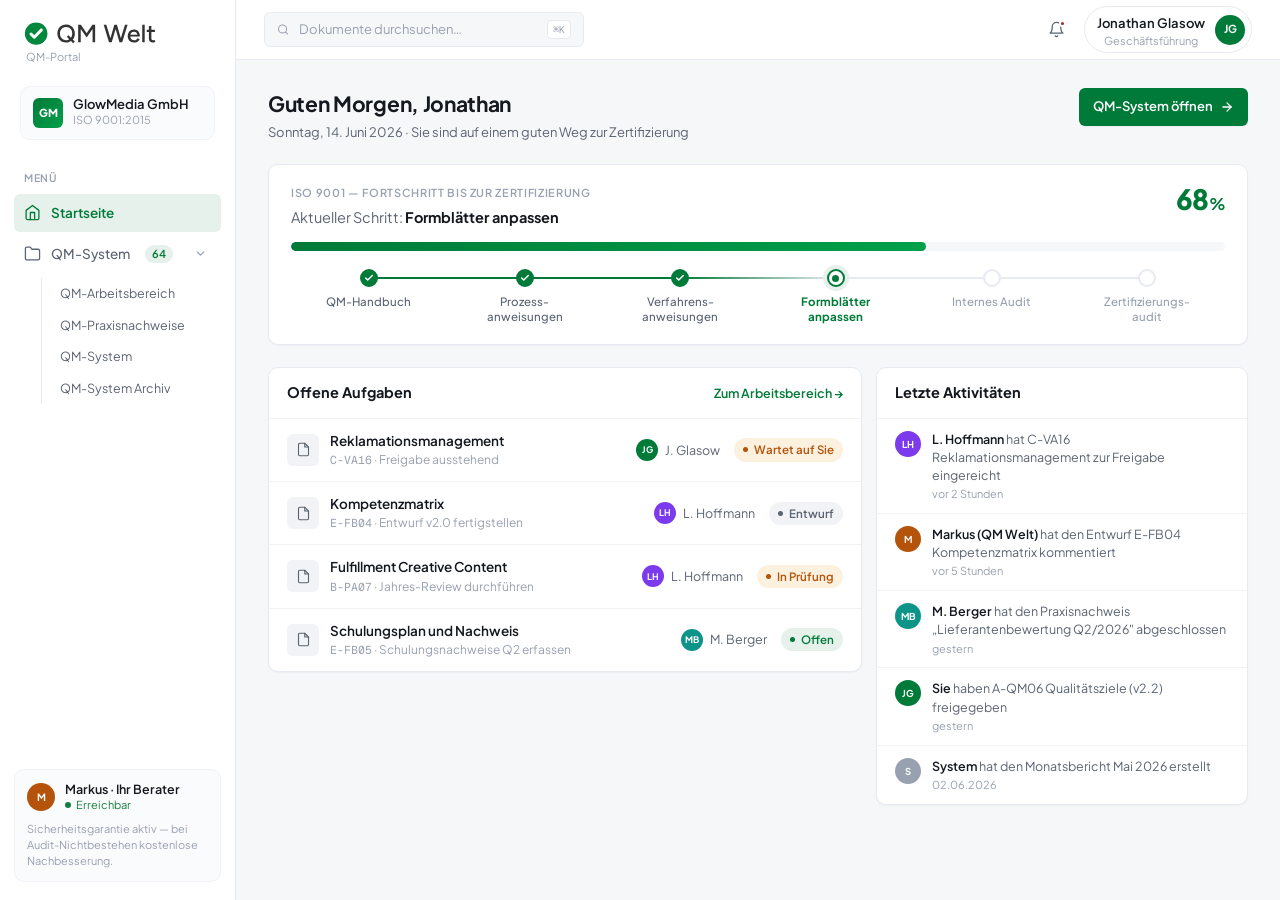
==== commit 5cfa582b: "Theme: Markengrün von qm-welt.de übernommen (#007A38 / Hover #00612D) Ersetzt das vorläufige #0BB56B" ====
--- a/index.html
+++ b/index.html
@@ -85,7 +85,7 @@
           <span class="user-chip-name">Jonathan Glasow</span>
           <span class="user-chip-role">Geschäftsführung</span>
         </div>
-        <div class="avatar" style="background:#0BB56B;">JG</div>
+        <div class="avatar" style="background:#007A38;">JG</div>
       </button>
     </div>
   </header>
@@ -184,7 +184,7 @@
             </div>
           </div>
           <div class="feed-item">
-            <div class="avatar" style="background:#0BB56B;">JG</div>
+            <div class="avatar" style="background:#007A38;">JG</div>
             <div class="feed-text">
               <strong>Sie</strong> haben A-QM06 Qualitätsziele (v2.2) freigegeben
               <span class="feed-time">gestern</span>
--- a/styles.css
+++ b/styles.css
@@ -10,10 +10,10 @@
   --surface-2: #FAFBFC;
 
   /* Brand */
-  --primary: #0BB56B;
-  --primary-hover: #099E5C;
-  --primary-soft: #E6F8F0;
-  --primary-border: #AEE6CE;
+  --primary: #007A38;
+  --primary-hover: #00612D;
+  --primary-soft: #E5F1EA;
+  --primary-border: #A8D4BD;
 
   /* Text */
   --text: #14181F;
@@ -215,7 +215,7 @@
 .customer-logo {
   width: 30px; height: 30px;
   border-radius: var(--r-sm);
-  background: linear-gradient(135deg, #0BB56B, #4FD9A0);
+  background: linear-gradient(135deg, #007A38, #00A04A);
   color: #fff;
   display: grid; place-items: center;
   font-size: 11px;
@@ -871,7 +871,7 @@
   height: 100%;
   width: 0;
   border-radius: 999px;
-  background: linear-gradient(90deg, var(--primary), #4FD9A0);
+  background: linear-gradient(90deg, var(--primary), #00A04A);
   transition: width 1.1s cubic-bezier(.3,.7,.3,1);
 }
 
